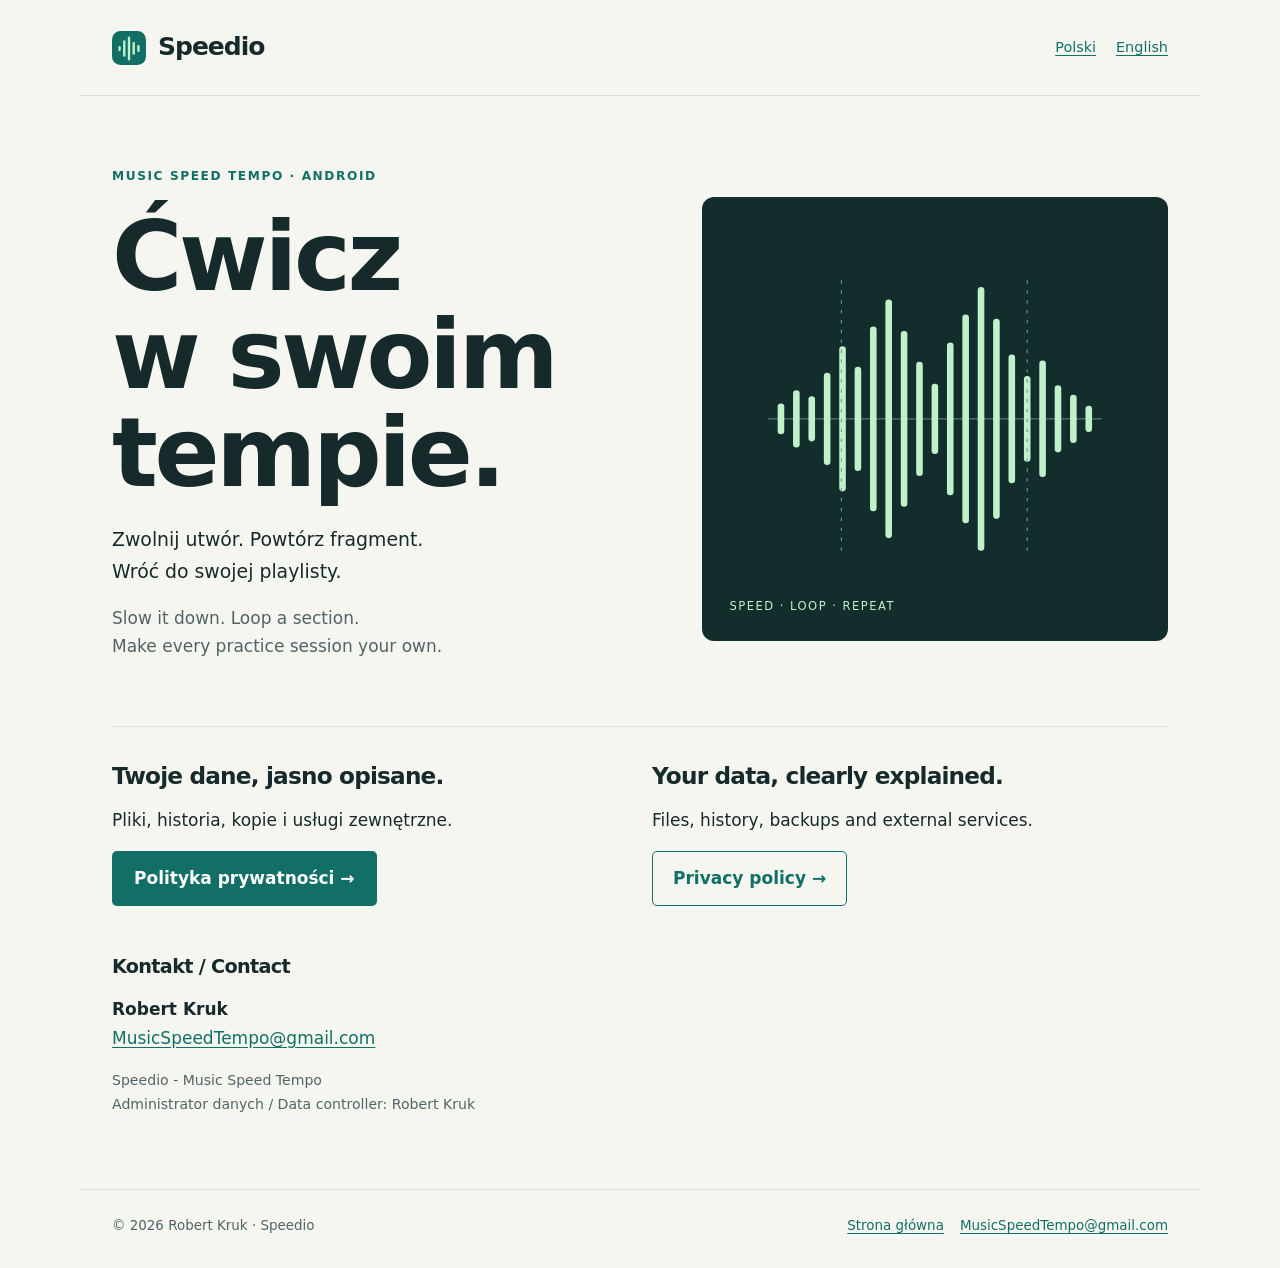
==== index.html @ cd779845 "Add files via upload" ====
<!doctype html><html lang="pl"><head><meta charset="utf-8"><meta name="viewport" content="width=device-width,initial-scale=1"><meta name="description" content="Speedio: ćwiczenia muzyczne na Androidzie. Polityka prywatności i kontakt z autorem aplikacji."><meta name="referrer" content="no-referrer"><meta http-equiv="Content-Security-Policy" content="default-src 'none'; style-src 'self'; img-src 'self' data:; base-uri 'none'; form-action 'none'"><title>Speedio - Music Speed Tempo · Robert Kruk</title><link rel="stylesheet" href="styles.css"></head><body><a class="skip" href="#main">Przejdź do treści</a><header class="topbar"><a class="brand" href="index.html" aria-label="Speedio — Strona główna"><svg viewBox="0 0 36 36" aria-hidden="true" fill="none"><rect width="36" height="36" rx="9" fill="#126f66"/><path d="M8 17v3m5-9v15m5-19v23m5-17v11m5-8v5" stroke="#c0f1cb" stroke-width="2.5" stroke-linecap="round"/></svg>Speedio</a><nav aria-label="Język polityki"><a href="privacy-pl.html" lang="pl" hreflang="pl" >Polski</a><a href="privacy.html" lang="en" hreflang="en" >English</a></nav></header><main id="main"><section class="hero"><div><span class="eyebrow">Music Speed Tempo · Android</span><h1>Ćwicz<br>w swoim tempie.</h1><p class="lede">Zwolnij utwór. Powtórz fragment.<br>Wróć do swojej playlisty.</p><p class="english" lang="en">Slow it down. Loop a section.<br>Make every practice session your own.</p></div><div class="wave-art" aria-hidden="true"><svg viewBox="0 0 360 360"><path d="M28 180h304" stroke="#507975" stroke-width="1"/><g stroke="#c0f1cb" stroke-width="6" stroke-linecap="round"><path d="M40 169.0v22"/><path d="M54 157.0v46"/><path d="M68 162.5v35"/><path d="M82 141.0v78"/><path d="M96 117.0v126"/><path d="M110 135.5v89"/><path d="M124 99.0v162"/><path d="M138 74.5v211"/><path d="M152 103.0v154"/><path d="M166 131.0v98"/><path d="M180 151.0v58"/><path d="M194 113.5v133"/><path d="M208 88.0v184"/><path d="M222 63.0v234"/><path d="M236 92.0v176"/><path d="M250 124.5v111"/><path d="M264 144.0v72"/><path d="M278 130.0v100"/><path d="M292 152.5v55"/><path d="M306 161.0v38"/><path d="M320 171.0v18"/></g><path d="M95 54v250m169-250v250" stroke="#699e91" stroke-width="1" stroke-dasharray="3 6"/></svg><span class="art-label">SPEED · LOOP · REPEAT</span></div></section><section class="links-row" aria-label="Polityka prywatności / Privacy policy"><div><h2>Twoje dane, jasno opisane.</h2><p>Pliki, historia, kopie i usługi zewnętrzne.</p><a class="primary" href="privacy-pl.html" hreflang="pl">Polityka prywatności →</a></div><div lang="en"><h2>Your data, clearly explained.</h2><p>Files, history, backups and external services.</p><a class="secondary" href="privacy.html" hreflang="en">Privacy policy →</a></div></section><section class="contact"><h2>Kontakt / Contact</h2><p><strong>Robert Kruk</strong><br><a href="mailto:MusicSpeedTempo@gmail.com">MusicSpeedTempo@gmail.com</a></p><p class="small english">Speedio - Music Speed Tempo<br>Administrator danych / Data controller: Robert Kruk</p></section></main><footer><span>© 2026 Robert Kruk · Speedio</span><span class="footer-links"><a href="index.html">Strona główna</a><a href="mailto:MusicSpeedTempo@gmail.com">MusicSpeedTempo@gmail.com</a></span></footer></body></html>
---- styles.css ----
:root{--ink:#172a2b;--muted:#516367;--accent:#126f66;--paper:#f6f6f0;--line:#d6dfd9;--dark:#132d2d;--mint:#c0f1cb}
*{box-sizing:border-box}html{scroll-padding-top:2rem}body{margin:0;background:var(--paper);color:var(--ink);font:17px/1.7 system-ui,-apple-system,"Segoe UI",sans-serif}a{color:var(--accent);text-underline-offset:.2em}a:hover{text-decoration-thickness:2px}a:focus-visible,summary:focus-visible{outline:3px solid #c26b24;outline-offset:5px}p{margin:0 0 1.05rem}ul{padding-left:1.35rem}li{margin:.55rem 0}code{font-size:.88em;overflow-wrap:anywhere}h1,h2,h3{line-height:1.18;letter-spacing:-.035em}h1{font-size:clamp(2.2rem,6vw,3.8rem);margin:.5rem 0 1.25rem}h2{font-size:1.45rem;margin:0 0 1rem}header,main,footer{max-width:1120px;margin:auto;padding-left:32px;padding-right:32px}.topbar{display:flex;align-items:center;justify-content:space-between;gap:20px;min-height:96px;border-bottom:1px solid var(--line)}.brand{display:inline-flex;align-items:center;gap:12px;color:var(--ink);font-weight:750;font-size:25px;text-decoration:none;letter-spacing:-.04em}.brand svg{width:34px;height:34px}.topbar nav{display:flex;gap:20px;font-size:.9rem}.topbar nav a[aria-current=page]{font-weight:700;color:var(--ink)}.eyebrow{color:var(--accent);font-size:.76rem;font-weight:750;letter-spacing:.13em;text-transform:uppercase}.intro{padding-top:58px;padding-bottom:36px}.intro>p{max-width:700px}.meta{font-size:.88rem;color:var(--muted)}.policy-layout{display:grid;grid-template-columns:210px minmax(0,1fr);gap:58px;align-items:start;padding-bottom:50px}.contents{position:sticky;top:24px;font-size:.86rem;border-top:2px solid var(--accent);padding-top:16px}.contents a{display:block;color:var(--muted);margin:0 0 10px;text-decoration:none}.contents a:hover{color:var(--accent);text-decoration:underline}.contents strong{display:block;margin-bottom:16px}.policy section{padding:30px 0;border-top:1px solid var(--line);scroll-margin-top:24px}.policy section:first-child{padding-top:0;border-top:none}.policy a,.contact a{overflow-wrap:anywhere}footer{border-top:1px solid var(--line);padding-top:25px;padding-bottom:30px;display:flex;justify-content:space-between;gap:16px;font-size:.84rem;color:var(--muted)}.skip{position:absolute;top:-80px;left:20px;padding:12px;background:white;z-index:5}.skip:focus{top:10px}.hero{padding-top:64px;padding-bottom:48px;display:grid;grid-template-columns:1.15fr 1fr;gap:55px;align-items:center}.hero h1{font-size:clamp(3.2rem,8vw,6rem);line-height:1.02;margin:20px 0}.lede{font-size:1.18rem;max-width:540px}.english{color:var(--muted)}.wave-art{background:var(--dark);border-radius:12px;aspect-ratio:1.05;position:relative;display:flex;align-items:center;justify-content:center;overflow:hidden}.wave-art svg{width:85%;height:auto}.wave-art .art-label{position:absolute;left:27px;bottom:24px;color:var(--mint);letter-spacing:.13em;font-size:.72rem}.links-row{padding:35px 0 50px;border-top:1px solid var(--line);display:grid;grid-template-columns:1fr 1fr;gap:24px}.primary{display:inline-flex;background:var(--accent);color:white;padding:13px 22px;border-radius:5px;text-decoration:none;font-weight:650;min-height:48px}.secondary{display:inline-flex;padding:12px 20px;border:1px solid var(--accent);border-radius:5px;text-decoration:none;min-height:48px;font-weight:650}.contact{padding:0 0 55px}.contact h2{font-size:1.2rem}.small{font-size:.88rem}.footer-links{display:flex;flex-wrap:wrap;gap:16px}
@media(max-width:760px){body{font-size:16px}header,main,footer{padding-left:22px;padding-right:22px}.topbar{min-height:80px}.topbar nav{gap:14px}.intro{padding-top:38px}.policy-layout{grid-template-columns:1fr;gap:28px}.contents{position:static;padding-bottom:8px;display:flex;flex-wrap:wrap;gap:6px 16px}.contents strong{width:100%;margin:0 0 5px}.contents a{margin:0;font-size:.8rem}.hero{grid-template-columns:1fr;padding-top:35px;gap:25px}.hero h1{font-size:3.7rem}.wave-art{aspect-ratio:1.9}.wave-art svg{width:65%}.wave-art .art-label{bottom:14px;left:18px}.links-row{grid-template-columns:1fr;gap:26px}.links-row p{margin-bottom:12px}footer{flex-direction:column}.policy section{padding:25px 0}}@media(prefers-reduced-motion:reduce){html{scroll-behavior:auto}}@media print{body{background:white;font-size:11pt;color:black}.contents,.topbar nav,.skip{display:none}.topbar{min-height:50px}.policy-layout{display:block}.intro{padding:25px 0}.policy section{break-inside:auto}.policy h2{break-after:avoid}a{color:inherit}footer{display:block}}
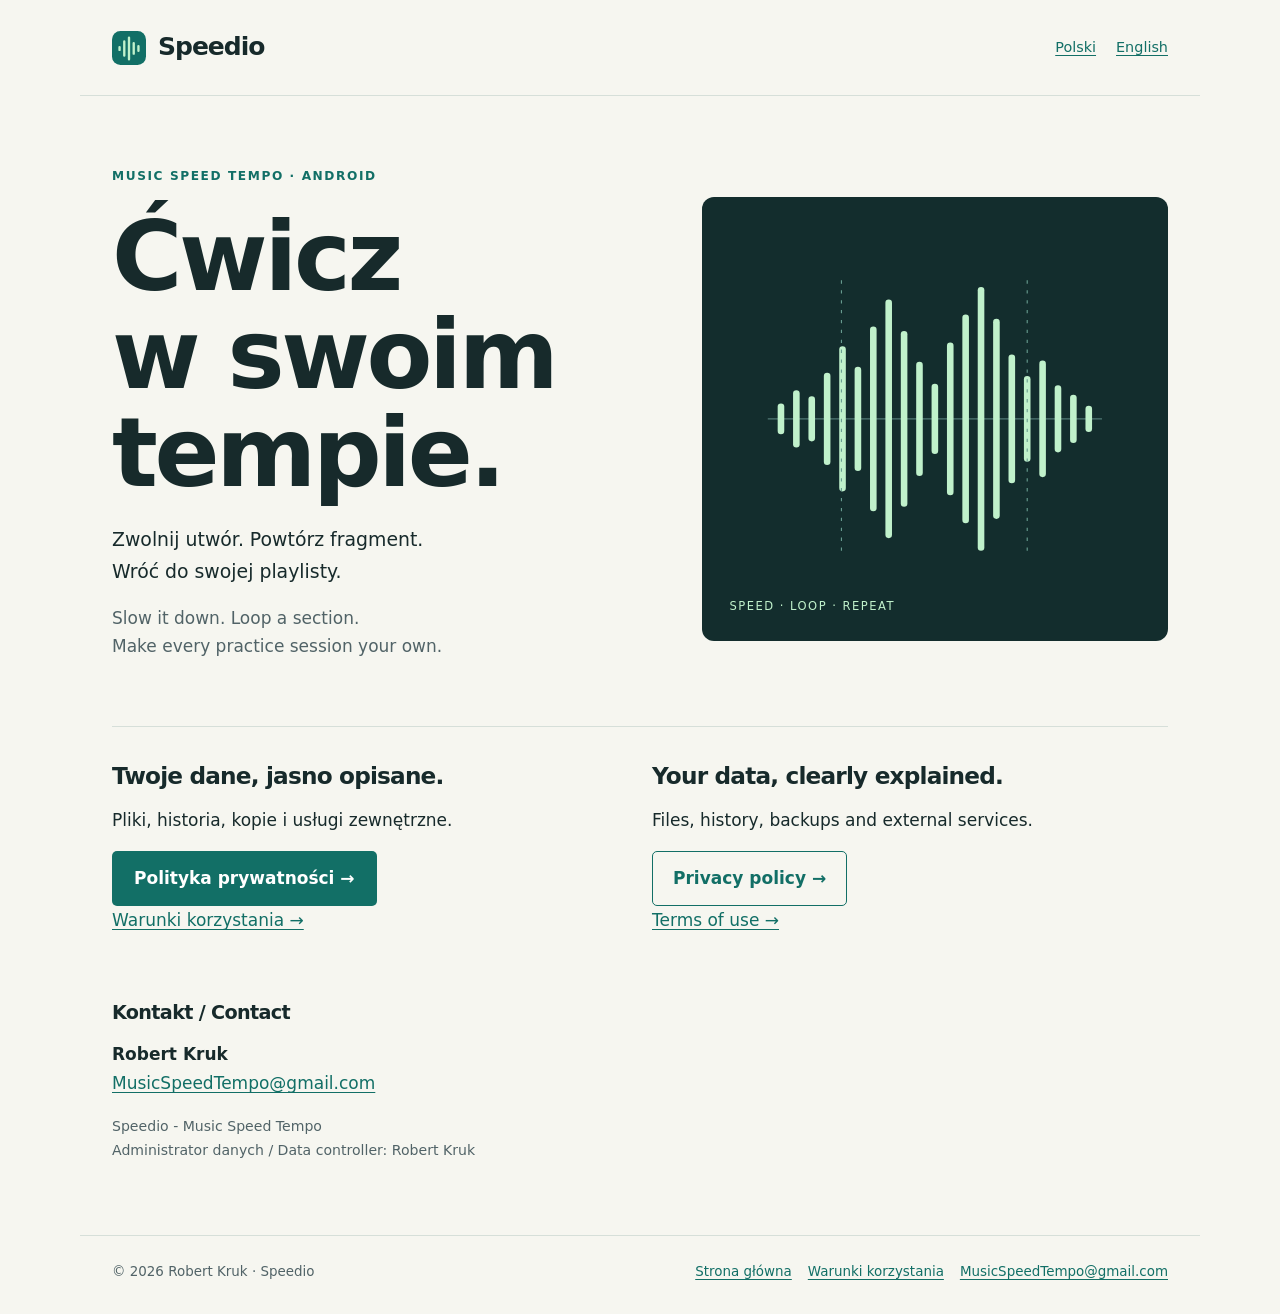
==== commit c59fede3: "Add files via upload" ====
--- a/index.html
+++ b/index.html
@@ -1 +1 @@
-<!doctype html><html lang="pl"><head><meta charset="utf-8"><meta name="viewport" content="width=device-width,initial-scale=1"><meta name="description" content="Speedio: ćwiczenia muzyczne na Androidzie. Polityka prywatności i kontakt z autorem aplikacji."><meta name="referrer" content="no-referrer"><meta http-equiv="Content-Security-Policy" content="default-src 'none'; style-src 'self'; img-src 'self' data:; base-uri 'none'; form-action 'none'"><title>Speedio - Music Speed Tempo · Robert Kruk</title><link rel="stylesheet" href="styles.css"></head><body><a class="skip" href="#main">Przejdź do treści</a><header class="topbar"><a class="brand" href="index.html" aria-label="Speedio — Strona główna"><svg viewBox="0 0 36 36" aria-hidden="true" fill="none"><rect width="36" height="36" rx="9" fill="#126f66"/><path d="M8 17v3m5-9v15m5-19v23m5-17v11m5-8v5" stroke="#c0f1cb" stroke-width="2.5" stroke-linecap="round"/></svg>Speedio</a><nav aria-label="Język polityki"><a href="privacy-pl.html" lang="pl" hreflang="pl" >Polski</a><a href="privacy.html" lang="en" hreflang="en" >English</a></nav></header><main id="main"><section class="hero"><div><span class="eyebrow">Music Speed Tempo · Android</span><h1>Ćwicz<br>w swoim tempie.</h1><p class="lede">Zwolnij utwór. Powtórz fragment.<br>Wróć do swojej playlisty.</p><p class="english" lang="en">Slow it down. Loop a section.<br>Make every practice session your own.</p></div><div class="wave-art" aria-hidden="true"><svg viewBox="0 0 360 360"><path d="M28 180h304" stroke="#507975" stroke-width="1"/><g stroke="#c0f1cb" stroke-width="6" stroke-linecap="round"><path d="M40 169.0v22"/><path d="M54 157.0v46"/><path d="M68 162.5v35"/><path d="M82 141.0v78"/><path d="M96 117.0v126"/><path d="M110 135.5v89"/><path d="M124 99.0v162"/><path d="M138 74.5v211"/><path d="M152 103.0v154"/><path d="M166 131.0v98"/><path d="M180 151.0v58"/><path d="M194 113.5v133"/><path d="M208 88.0v184"/><path d="M222 63.0v234"/><path d="M236 92.0v176"/><path d="M250 124.5v111"/><path d="M264 144.0v72"/><path d="M278 130.0v100"/><path d="M292 152.5v55"/><path d="M306 161.0v38"/><path d="M320 171.0v18"/></g><path d="M95 54v250m169-250v250" stroke="#699e91" stroke-width="1" stroke-dasharray="3 6"/></svg><span class="art-label">SPEED · LOOP · REPEAT</span></div></section><section class="links-row" aria-label="Polityka prywatności / Privacy policy"><div><h2>Twoje dane, jasno opisane.</h2><p>Pliki, historia, kopie i usługi zewnętrzne.</p><a class="primary" href="privacy-pl.html" hreflang="pl">Polityka prywatności →</a></div><div lang="en"><h2>Your data, clearly explained.</h2><p>Files, history, backups and external services.</p><a class="secondary" href="privacy.html" hreflang="en">Privacy policy →</a></div></section><section class="contact"><h2>Kontakt / Contact</h2><p><strong>Robert Kruk</strong><br><a href="mailto:MusicSpeedTempo@gmail.com">MusicSpeedTempo@gmail.com</a></p><p class="small english">Speedio - Music Speed Tempo<br>Administrator danych / Data controller: Robert Kruk</p></section></main><footer><span>© 2026 Robert Kruk · Speedio</span><span class="footer-links"><a href="index.html">Strona główna</a><a href="mailto:MusicSpeedTempo@gmail.com">MusicSpeedTempo@gmail.com</a></span></footer></body></html>+<!doctype html><html lang="pl"><head><meta charset="utf-8"><meta name="viewport" content="width=device-width,initial-scale=1"><meta name="description" content="Speedio: ćwiczenia muzyczne na Androidzie. Polityka prywatności i kontakt z autorem aplikacji."><meta name="referrer" content="no-referrer"><meta http-equiv="Content-Security-Policy" content="default-src 'none'; style-src 'self'; img-src 'self' data:; base-uri 'none'; form-action 'none'"><title>Speedio - Music Speed Tempo · Robert Kruk</title><link rel="stylesheet" href="styles.css"></head><body><a class="skip" href="#main">Przejdź do treści</a><header class="topbar"><a class="brand" href="index.html" aria-label="Speedio — Strona główna"><svg viewBox="0 0 36 36" aria-hidden="true" fill="none"><rect width="36" height="36" rx="9" fill="#126f66"/><path d="M8 17v3m5-9v15m5-19v23m5-17v11m5-8v5" stroke="#c0f1cb" stroke-width="2.5" stroke-linecap="round"/></svg>Speedio</a><nav aria-label="Język dokumentu"><a href="privacy-pl.html" lang="pl" hreflang="pl" >Polski</a><a href="privacy.html" lang="en" hreflang="en" >English</a></nav></header><main id="main"><section class="hero"><div><span class="eyebrow">Music Speed Tempo · Android</span><h1>Ćwicz<br>w swoim tempie.</h1><p class="lede">Zwolnij utwór. Powtórz fragment.<br>Wróć do swojej playlisty.</p><p class="english" lang="en">Slow it down. Loop a section.<br>Make every practice session your own.</p></div><div class="wave-art" aria-hidden="true"><svg viewBox="0 0 360 360"><path d="M28 180h304" stroke="#507975" stroke-width="1"/><g stroke="#c0f1cb" stroke-width="6" stroke-linecap="round"><path d="M40 169.0v22"/><path d="M54 157.0v46"/><path d="M68 162.5v35"/><path d="M82 141.0v78"/><path d="M96 117.0v126"/><path d="M110 135.5v89"/><path d="M124 99.0v162"/><path d="M138 74.5v211"/><path d="M152 103.0v154"/><path d="M166 131.0v98"/><path d="M180 151.0v58"/><path d="M194 113.5v133"/><path d="M208 88.0v184"/><path d="M222 63.0v234"/><path d="M236 92.0v176"/><path d="M250 124.5v111"/><path d="M264 144.0v72"/><path d="M278 130.0v100"/><path d="M292 152.5v55"/><path d="M306 161.0v38"/><path d="M320 171.0v18"/></g><path d="M95 54v250m169-250v250" stroke="#699e91" stroke-width="1" stroke-dasharray="3 6"/></svg><span class="art-label">SPEED · LOOP · REPEAT</span></div></section><section class="links-row" aria-label="Polityka prywatności / Privacy policy"><div><h2>Twoje dane, jasno opisane.</h2><p>Pliki, historia, kopie i usługi zewnętrzne.</p><a class="primary" href="privacy-pl.html" hreflang="pl">Polityka prywatności →</a><p><a href="terms-pl.html">Warunki korzystania →</a></p></div><div lang="en"><h2>Your data, clearly explained.</h2><p>Files, history, backups and external services.</p><a class="secondary" href="privacy.html" hreflang="en">Privacy policy →</a><p><a href="terms.html">Terms of use →</a></p></div></section><section class="contact"><h2>Kontakt / Contact</h2><p><strong>Robert Kruk</strong><br><a href="mailto:MusicSpeedTempo@gmail.com">MusicSpeedTempo@gmail.com</a></p><p class="small english">Speedio - Music Speed Tempo<br>Administrator danych / Data controller: Robert Kruk</p></section></main><footer><span>© 2026 Robert Kruk · Speedio</span><span class="footer-links"><a href="index.html">Strona główna</a><a href="terms-pl.html">Warunki korzystania</a><a href="mailto:MusicSpeedTempo@gmail.com">MusicSpeedTempo@gmail.com</a></span></footer></body></html>
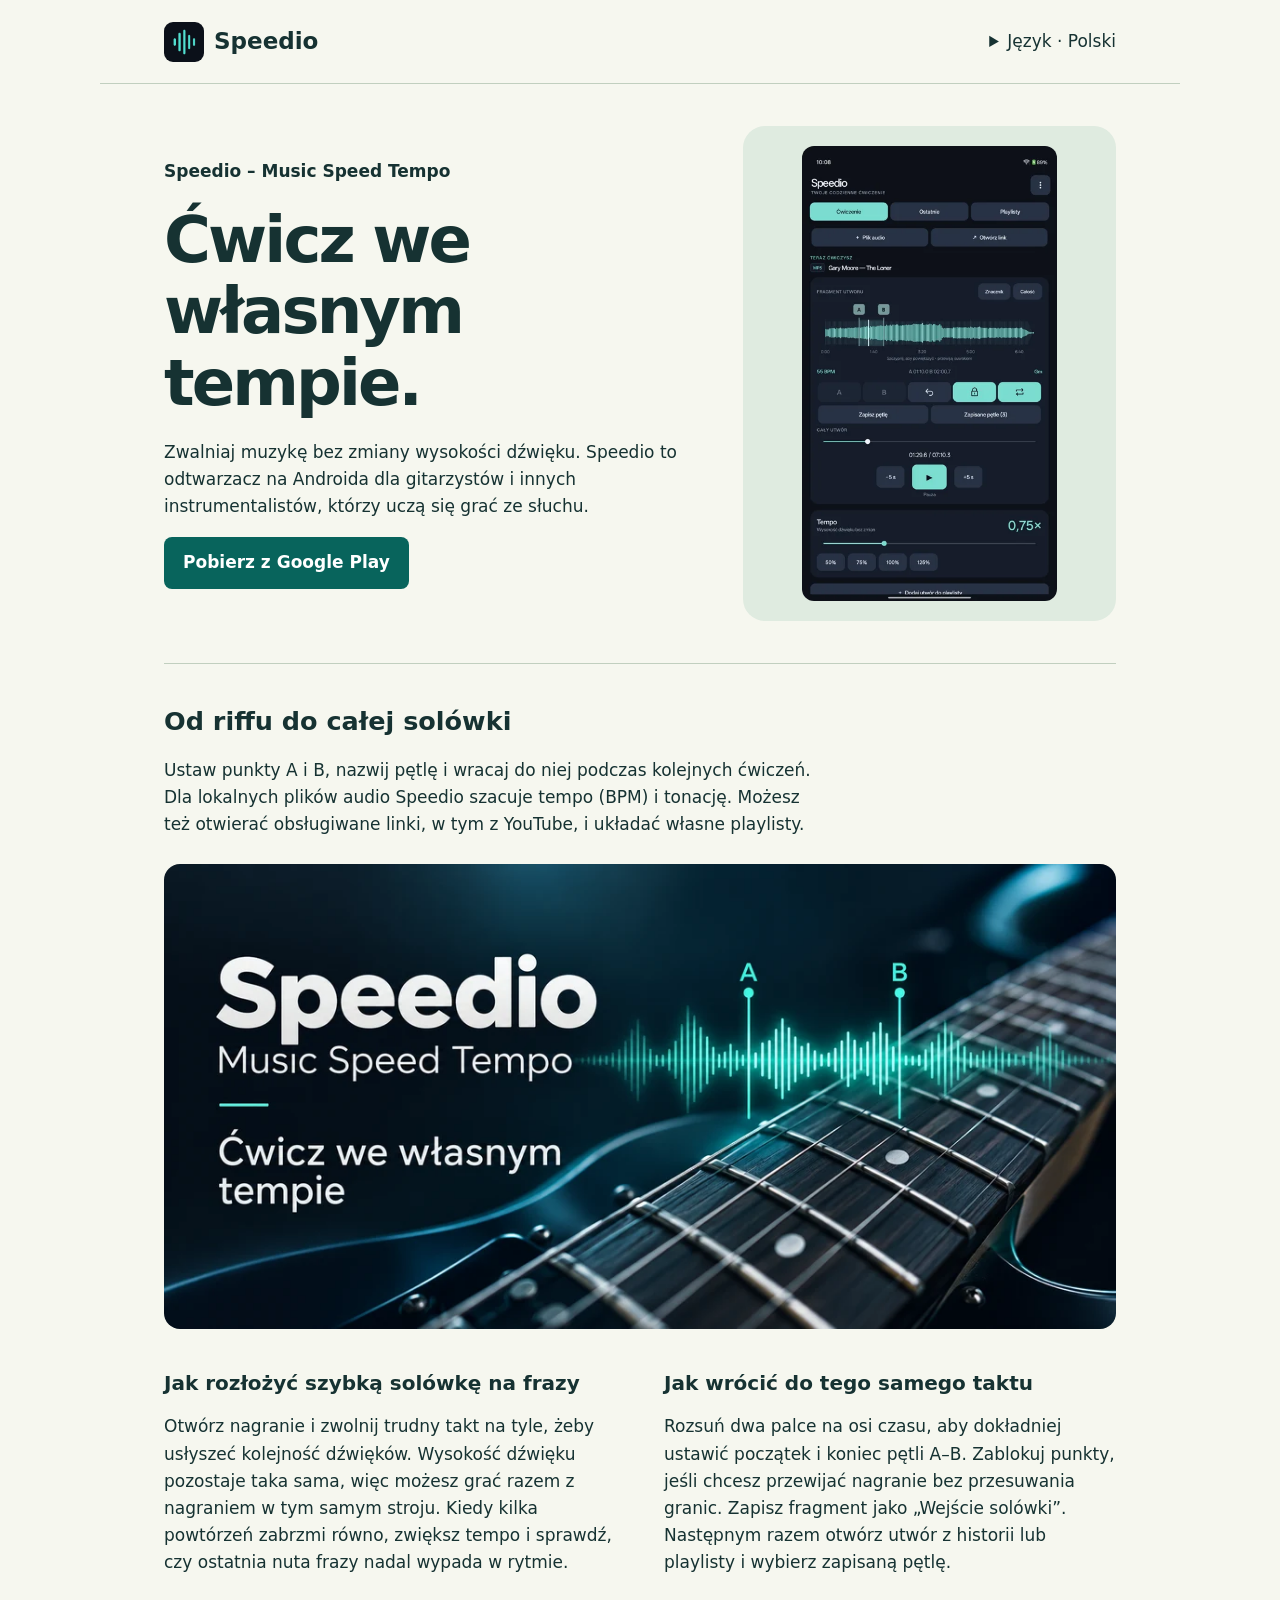
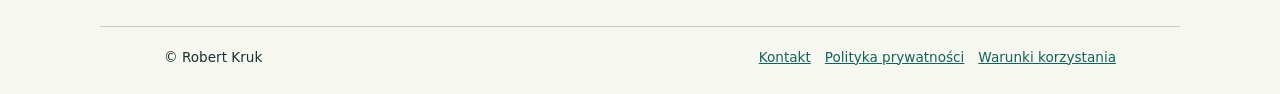
==== commit ea4c5d50: "Add files via upload" ====
--- a/index.html
+++ b/index.html
@@ -1 +1,22 @@
-<!doctype html><html lang="pl"><head><meta charset="utf-8"><meta name="viewport" content="width=device-width,initial-scale=1"><meta name="description" content="Speedio: ćwiczenia muzyczne na Androidzie. Polityka prywatności i kontakt z autorem aplikacji."><meta name="referrer" content="no-referrer"><meta http-equiv="Content-Security-Policy" content="default-src 'none'; style-src 'self'; img-src 'self' data:; base-uri 'none'; form-action 'none'"><title>Speedio - Music Speed Tempo · Robert Kruk</title><link rel="stylesheet" href="styles.css"></head><body><a class="skip" href="#main">Przejdź do treści</a><header class="topbar"><a class="brand" href="index.html" aria-label="Speedio — Strona główna"><svg viewBox="0 0 36 36" aria-hidden="true" fill="none"><rect width="36" height="36" rx="9" fill="#126f66"/><path d="M8 17v3m5-9v15m5-19v23m5-17v11m5-8v5" stroke="#c0f1cb" stroke-width="2.5" stroke-linecap="round"/></svg>Speedio</a><nav aria-label="Język dokumentu"><a href="privacy-pl.html" lang="pl" hreflang="pl" >Polski</a><a href="privacy.html" lang="en" hreflang="en" >English</a></nav></header><main id="main"><section class="hero"><div><span class="eyebrow">Music Speed Tempo · Android</span><h1>Ćwicz<br>w swoim tempie.</h1><p class="lede">Zwolnij utwór. Powtórz fragment.<br>Wróć do swojej playlisty.</p><p class="english" lang="en">Slow it down. Loop a section.<br>Make every practice session your own.</p></div><div class="wave-art" aria-hidden="true"><svg viewBox="0 0 360 360"><path d="M28 180h304" stroke="#507975" stroke-width="1"/><g stroke="#c0f1cb" stroke-width="6" stroke-linecap="round"><path d="M40 169.0v22"/><path d="M54 157.0v46"/><path d="M68 162.5v35"/><path d="M82 141.0v78"/><path d="M96 117.0v126"/><path d="M110 135.5v89"/><path d="M124 99.0v162"/><path d="M138 74.5v211"/><path d="M152 103.0v154"/><path d="M166 131.0v98"/><path d="M180 151.0v58"/><path d="M194 113.5v133"/><path d="M208 88.0v184"/><path d="M222 63.0v234"/><path d="M236 92.0v176"/><path d="M250 124.5v111"/><path d="M264 144.0v72"/><path d="M278 130.0v100"/><path d="M292 152.5v55"/><path d="M306 161.0v38"/><path d="M320 171.0v18"/></g><path d="M95 54v250m169-250v250" stroke="#699e91" stroke-width="1" stroke-dasharray="3 6"/></svg><span class="art-label">SPEED · LOOP · REPEAT</span></div></section><section class="links-row" aria-label="Polityka prywatności / Privacy policy"><div><h2>Twoje dane, jasno opisane.</h2><p>Pliki, historia, kopie i usługi zewnętrzne.</p><a class="primary" href="privacy-pl.html" hreflang="pl">Polityka prywatności →</a><p><a href="terms-pl.html">Warunki korzystania →</a></p></div><div lang="en"><h2>Your data, clearly explained.</h2><p>Files, history, backups and external services.</p><a class="secondary" href="privacy.html" hreflang="en">Privacy policy →</a><p><a href="terms.html">Terms of use →</a></p></div></section><section class="contact"><h2>Kontakt / Contact</h2><p><strong>Robert Kruk</strong><br><a href="mailto:MusicSpeedTempo@gmail.com">MusicSpeedTempo@gmail.com</a></p><p class="small english">Speedio - Music Speed Tempo<br>Administrator danych / Data controller: Robert Kruk</p></section></main><footer><span>© 2026 Robert Kruk · Speedio</span><span class="footer-links"><a href="index.html">Strona główna</a><a href="terms-pl.html">Warunki korzystania</a><a href="mailto:MusicSpeedTempo@gmail.com">MusicSpeedTempo@gmail.com</a></span></footer></body></html>+<!doctype html>
+<html lang="pl"><head><meta charset="utf-8"><meta name="viewport" content="width=device-width,initial-scale=1">
+<title>Speedio - Music Speed Tempo | Android · Ćwicz we własnym tempie.</title><meta name="description" content="Zwalniaj muzykę bez zmiany wysokości dźwięku. Speedio to odtwarzacz na Androida dla gitarzystów i innych instrumentalistów, którzy uczą się grać ze słuchu.">
+<link rel="canonical" href="https://musicspeedtempo.github.io/"><link rel="alternate" hreflang="pl" href="https://musicspeedtempo.github.io/">
+<link rel="alternate" hreflang="en" href="https://musicspeedtempo.github.io/en.html">
+<link rel="alternate" hreflang="de" href="https://musicspeedtempo.github.io/de.html">
+<link rel="alternate" hreflang="es" href="https://musicspeedtempo.github.io/es.html">
+<link rel="alternate" hreflang="fr" href="https://musicspeedtempo.github.io/fr.html">
+<link rel="alternate" hreflang="it" href="https://musicspeedtempo.github.io/it.html">
+<link rel="alternate" hreflang="pt-BR" href="https://musicspeedtempo.github.io/pt-br.html">
+<link rel="alternate" hreflang="hi" href="https://musicspeedtempo.github.io/hi.html">
+<link rel="alternate" hreflang="ja" href="https://musicspeedtempo.github.io/ja.html"><link rel="alternate" hreflang="x-default" href="https://musicspeedtempo.github.io/en.html">
+<link rel="stylesheet" href="product.css"><link rel="icon" href="speedio-icon.png"></head>
+<body><header><a class="brand" href="index.html"><img src="speedio-icon.png" alt="" width="40" height="40">Speedio</a>
+<details><summary>Język · Polski</summary><nav aria-label="Język"><a href="index.html" lang="pl" hreflang="pl" aria-current="page">Polski</a><a href="en.html" lang="en" hreflang="en">English</a><a href="de.html" lang="de" hreflang="de">Deutsch</a><a href="es.html" lang="es" hreflang="es">Español</a><a href="fr.html" lang="fr" hreflang="fr">Français</a><a href="it.html" lang="it" hreflang="it">Italiano</a><a href="pt-br.html" lang="pt-BR" hreflang="pt-BR">Português (Brasil)</a><a href="hi.html" lang="hi" hreflang="hi">हिन्दी</a><a href="ja.html" lang="ja" hreflang="ja">日本語</a></nav></details></header>
+<main><section class="hero"><div><strong>Speedio – Music Speed Tempo</strong><h1>Ćwicz we własnym tempie.</h1><p>Zwalniaj muzykę bez zmiany wysokości dźwięku. Speedio to odtwarzacz na Androida dla gitarzystów i innych instrumentalistów, którzy uczą się grać ze słuchu.</p>
+<a class="cta" href="https://play.google.com/store/apps/details?id=pl.musictempo.app">Pobierz z Google Play</a></div><div class="shot"><img src="speedio-player-pl.webp" alt="Speedio – Music Speed Tempo · Android"></div></section>
+<section class="feature"><h2>Od riffu do całej solówki</h2><p>Ustaw punkty A i B, nazwij pętlę i wracaj do niej podczas kolejnych ćwiczeń. Dla lokalnych plików audio Speedio szacuje tempo (BPM) i tonację. Możesz też otwierać obsługiwane linki, w tym z YouTube, i układać własne playlisty.</p>
+<img class="guitar" src="speedio-guitar-pl.webp" width="1024" height="500" loading="lazy" alt="">
+<div class="practice-guide"><section><h3>Jak rozłożyć szybką solówkę na frazy</h3><p>Otwórz nagranie i zwolnij trudny takt na tyle, żeby usłyszeć kolejność dźwięków. Wysokość dźwięku pozostaje taka sama, więc możesz grać razem z nagraniem w tym samym stroju. Kiedy kilka powtórzeń zabrzmi równo, zwiększ tempo i sprawdź, czy ostatnia nuta frazy nadal wypada w rytmie.</p></section>
+<section><h3>Jak wrócić do tego samego taktu</h3><p>Rozsuń dwa palce na osi czasu, aby dokładniej ustawić początek i koniec pętli A–B. Zablokuj punkty, jeśli chcesz przewijać nagranie bez przesuwania granic. Zapisz fragment jako „Wejście solówki”. Następnym razem otwórz utwór z historii lub playlisty i wybierz zapisaną pętlę.</p></section></div></section></main>
+<footer><span>© Robert Kruk</span><div><a href="mailto:MusicSpeedTempo@gmail.com">Kontakt</a><a href="privacy-pl.html">Polityka prywatności</a><a href="terms-pl.html">Warunki korzystania</a></div></footer></body></html>
--- a/product.css
+++ b/product.css
@@ -0,0 +1 @@
+*{box-sizing:border-box}body{margin:0;background:#f6f7ef;color:#163232;font:17px/1.6 system-ui,sans-serif}header,main,footer{max-width:1080px;margin:auto;padding:0 clamp(20px,5vw,64px)}header,footer{display:flex;align-items:center;justify-content:space-between;gap:1rem;flex-wrap:wrap}header{min-height:84px;border-bottom:1px solid #c1cfbf}a{color:#11645d}a:focus-visible,summary:focus-visible{outline:3px solid #ad5700;outline-offset:4px}.brand{display:flex;align-items:center;gap:10px;color:inherit;font-size:23px;font-weight:750;text-decoration:none}.brand img{border-radius:9px}details{position:relative}summary{cursor:pointer}nav{position:absolute;right:0;top:100%;min-width:175px;padding:12px 16px;background:white;box-shadow:0 6px 24px #14312d22;z-index:2}nav a{display:block;padding:3px}.hero{display:grid;grid-template-columns:minmax(0,1.4fr) minmax(0,1fr);gap:6%;align-items:center;padding:42px 0}h1,h2{line-height:1.12;text-wrap:balance}h1{font-size:clamp(2.4rem,5vw,4.4rem);letter-spacing:-.045em;margin:.3em 0}p{max-width:60ch}.cta{display:inline-block;background:#08645c;color:white;border-radius:8px;padding:12px 19px;font-weight:650;text-decoration:none}.shot{background:#dfebe0;border-radius:22px;text-align:center;padding:20px}.shot img{width:auto;max-width:100%;height:auto;max-height:455px;vertical-align:middle;border-radius:12px}.guitar{display:block;width:100%;height:auto;border-radius:16px;margin:1.6rem 0}.practice-guide{display:grid;grid-template-columns:repeat(auto-fit,minmax(min(100%,310px),1fr));gap:0 3rem}.practice-guide h3{font-size:1.25rem;line-height:1.3;margin:1rem 0 .6rem}.feature{border-top:1px solid #c1cfbf;padding:22px 0 32px}footer{border-top:1px solid #c1cfbf;padding-top:20px;padding-bottom:26px;font-size:.85rem}footer div{display:flex;gap:14px;flex-wrap:wrap}@media(max-width:650px){.hero{grid-template-columns:1fr;gap:22px;padding:22px 0}.shot img{max-height:330px}.shot{padding:14px}header{min-height:68px}}
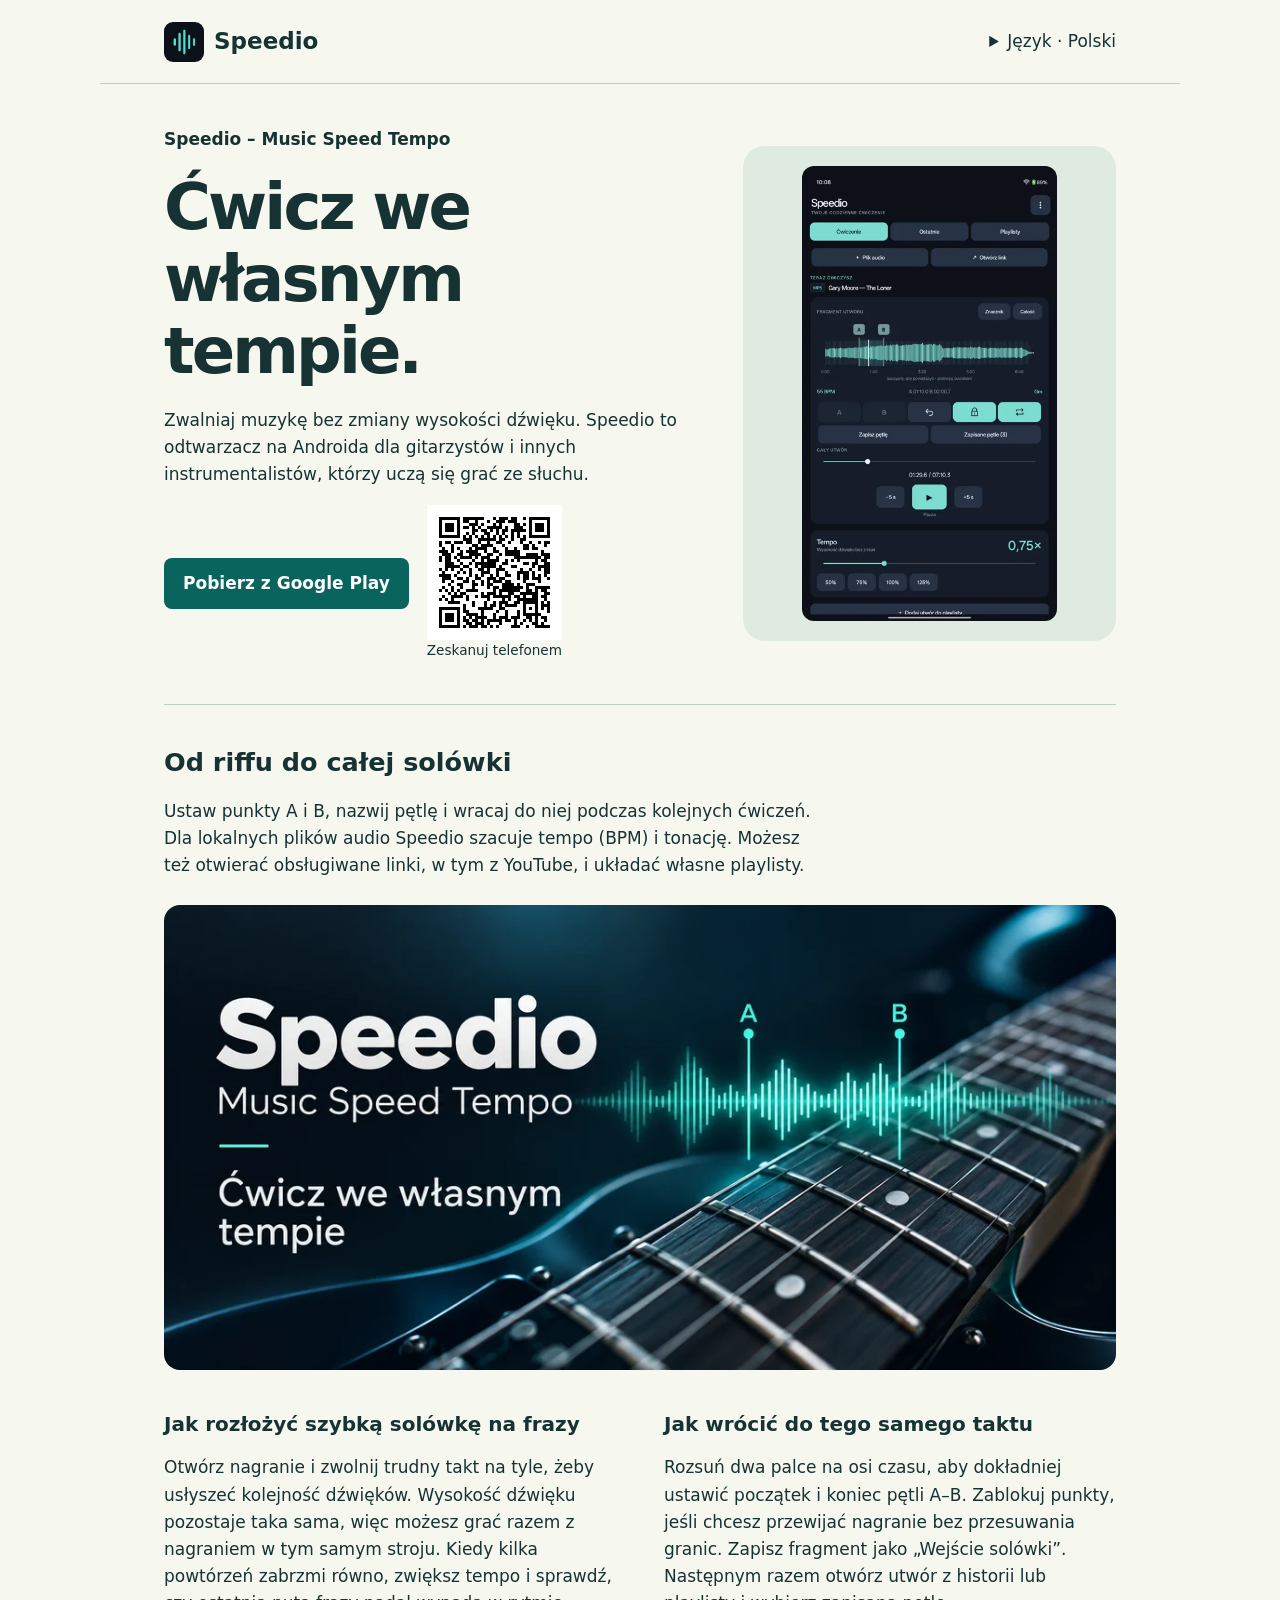
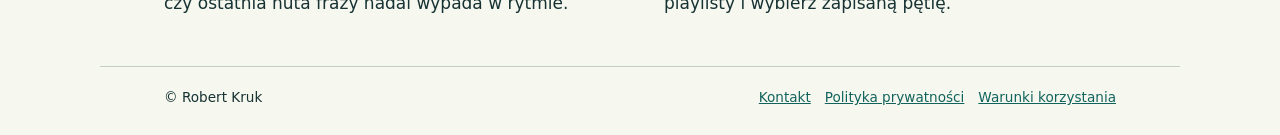
==== commit 463cd3ba: "Add files via upload" ====
--- a/index.html
+++ b/index.html
@@ -14,7 +14,8 @@
 <body><header><a class="brand" href="index.html"><img src="speedio-icon.png" alt="" width="40" height="40">Speedio</a>
 <details><summary>Język · Polski</summary><nav aria-label="Język"><a href="index.html" lang="pl" hreflang="pl" aria-current="page">Polski</a><a href="en.html" lang="en" hreflang="en">English</a><a href="de.html" lang="de" hreflang="de">Deutsch</a><a href="es.html" lang="es" hreflang="es">Español</a><a href="fr.html" lang="fr" hreflang="fr">Français</a><a href="it.html" lang="it" hreflang="it">Italiano</a><a href="pt-br.html" lang="pt-BR" hreflang="pt-BR">Português (Brasil)</a><a href="hi.html" lang="hi" hreflang="hi">हिन्दी</a><a href="ja.html" lang="ja" hreflang="ja">日本語</a></nav></details></header>
 <main><section class="hero"><div><strong>Speedio – Music Speed Tempo</strong><h1>Ćwicz we własnym tempie.</h1><p>Zwalniaj muzykę bez zmiany wysokości dźwięku. Speedio to odtwarzacz na Androida dla gitarzystów i innych instrumentalistów, którzy uczą się grać ze słuchu.</p>
-<a class="cta" href="https://play.google.com/store/apps/details?id=pl.musictempo.app">Pobierz z Google Play</a></div><div class="shot"><img src="speedio-player-pl.webp" alt="Speedio – Music Speed Tempo · Android"></div></section>
+<div class="install"><a class="cta" href="https://play.google.com/store/apps/details?id=pl.musictempo.app">Pobierz z Google Play</a>
+<figure class="install-qr"><img src="speedio-google-play-qr.png" width="135" height="135" alt=""><figcaption>Zeskanuj telefonem</figcaption></figure></div></div><div class="shot"><img src="speedio-player-pl.webp" alt="Speedio – Music Speed Tempo · Android"></div></section>
 <section class="feature"><h2>Od riffu do całej solówki</h2><p>Ustaw punkty A i B, nazwij pętlę i wracaj do niej podczas kolejnych ćwiczeń. Dla lokalnych plików audio Speedio szacuje tempo (BPM) i tonację. Możesz też otwierać obsługiwane linki, w tym z YouTube, i układać własne playlisty.</p>
 <img class="guitar" src="speedio-guitar-pl.webp" width="1024" height="500" loading="lazy" alt="">
 <div class="practice-guide"><section><h3>Jak rozłożyć szybką solówkę na frazy</h3><p>Otwórz nagranie i zwolnij trudny takt na tyle, żeby usłyszeć kolejność dźwięków. Wysokość dźwięku pozostaje taka sama, więc możesz grać razem z nagraniem w tym samym stroju. Kiedy kilka powtórzeń zabrzmi równo, zwiększ tempo i sprawdź, czy ostatnia nuta frazy nadal wypada w rytmie.</p></section>
--- a/product.css
+++ b/product.css
@@ -1 +1 @@
-*{box-sizing:border-box}body{margin:0;background:#f6f7ef;color:#163232;font:17px/1.6 system-ui,sans-serif}header,main,footer{max-width:1080px;margin:auto;padding:0 clamp(20px,5vw,64px)}header,footer{display:flex;align-items:center;justify-content:space-between;gap:1rem;flex-wrap:wrap}header{min-height:84px;border-bottom:1px solid #c1cfbf}a{color:#11645d}a:focus-visible,summary:focus-visible{outline:3px solid #ad5700;outline-offset:4px}.brand{display:flex;align-items:center;gap:10px;color:inherit;font-size:23px;font-weight:750;text-decoration:none}.brand img{border-radius:9px}details{position:relative}summary{cursor:pointer}nav{position:absolute;right:0;top:100%;min-width:175px;padding:12px 16px;background:white;box-shadow:0 6px 24px #14312d22;z-index:2}nav a{display:block;padding:3px}.hero{display:grid;grid-template-columns:minmax(0,1.4fr) minmax(0,1fr);gap:6%;align-items:center;padding:42px 0}h1,h2{line-height:1.12;text-wrap:balance}h1{font-size:clamp(2.4rem,5vw,4.4rem);letter-spacing:-.045em;margin:.3em 0}p{max-width:60ch}.cta{display:inline-block;background:#08645c;color:white;border-radius:8px;padding:12px 19px;font-weight:650;text-decoration:none}.shot{background:#dfebe0;border-radius:22px;text-align:center;padding:20px}.shot img{width:auto;max-width:100%;height:auto;max-height:455px;vertical-align:middle;border-radius:12px}.guitar{display:block;width:100%;height:auto;border-radius:16px;margin:1.6rem 0}.practice-guide{display:grid;grid-template-columns:repeat(auto-fit,minmax(min(100%,310px),1fr));gap:0 3rem}.practice-guide h3{font-size:1.25rem;line-height:1.3;margin:1rem 0 .6rem}.feature{border-top:1px solid #c1cfbf;padding:22px 0 32px}footer{border-top:1px solid #c1cfbf;padding-top:20px;padding-bottom:26px;font-size:.85rem}footer div{display:flex;gap:14px;flex-wrap:wrap}@media(max-width:650px){.hero{grid-template-columns:1fr;gap:22px;padding:22px 0}.shot img{max-height:330px}.shot{padding:14px}header{min-height:68px}}+*{box-sizing:border-box}body{margin:0;background:#f6f7ef;color:#163232;font:17px/1.6 system-ui,sans-serif}header,main,footer{max-width:1080px;margin:auto;padding:0 clamp(20px,5vw,64px)}header,footer{display:flex;align-items:center;justify-content:space-between;gap:1rem;flex-wrap:wrap}header{min-height:84px;border-bottom:1px solid #c1cfbf}a{color:#11645d}a:focus-visible,summary:focus-visible{outline:3px solid #ad5700;outline-offset:4px}.brand{display:flex;align-items:center;gap:10px;color:inherit;font-size:23px;font-weight:750;text-decoration:none}.brand img{border-radius:9px}details{position:relative}summary{cursor:pointer}nav{position:absolute;right:0;top:100%;min-width:175px;padding:12px 16px;background:white;box-shadow:0 6px 24px #14312d22;z-index:2}nav a{display:block;padding:3px}.hero{display:grid;grid-template-columns:minmax(0,1.4fr) minmax(0,1fr);gap:6%;align-items:center;padding:42px 0}h1,h2{line-height:1.12;text-wrap:balance}h1{font-size:clamp(2.4rem,5vw,4.4rem);letter-spacing:-.045em;margin:.3em 0}p{max-width:60ch}.install{display:flex;align-items:center;flex-wrap:wrap;gap:18px}.install-qr{display:none;margin:0;text-align:center;font-size:.85rem}.install-qr img{display:block;margin:auto;image-rendering:pixelated}@media(min-width:800px) and (pointer:fine){.install-qr{display:block}}.cta{display:inline-block;background:#08645c;color:white;border-radius:8px;padding:12px 19px;font-weight:650;text-decoration:none}.shot{background:#dfebe0;border-radius:22px;text-align:center;padding:20px}.shot img{width:auto;max-width:100%;height:auto;max-height:455px;vertical-align:middle;border-radius:12px}.guitar{display:block;width:100%;height:auto;border-radius:16px;margin:1.6rem 0}.practice-guide{display:grid;grid-template-columns:repeat(auto-fit,minmax(min(100%,310px),1fr));gap:0 3rem}.practice-guide h3{font-size:1.25rem;line-height:1.3;margin:1rem 0 .6rem}.feature{border-top:1px solid #c1cfbf;padding:22px 0 32px}footer{border-top:1px solid #c1cfbf;padding-top:20px;padding-bottom:26px;font-size:.85rem}footer div{display:flex;gap:14px;flex-wrap:wrap}@media(max-width:650px){.hero{grid-template-columns:1fr;gap:22px;padding:22px 0}.shot img{max-height:330px}.shot{padding:14px}header{min-height:68px}}
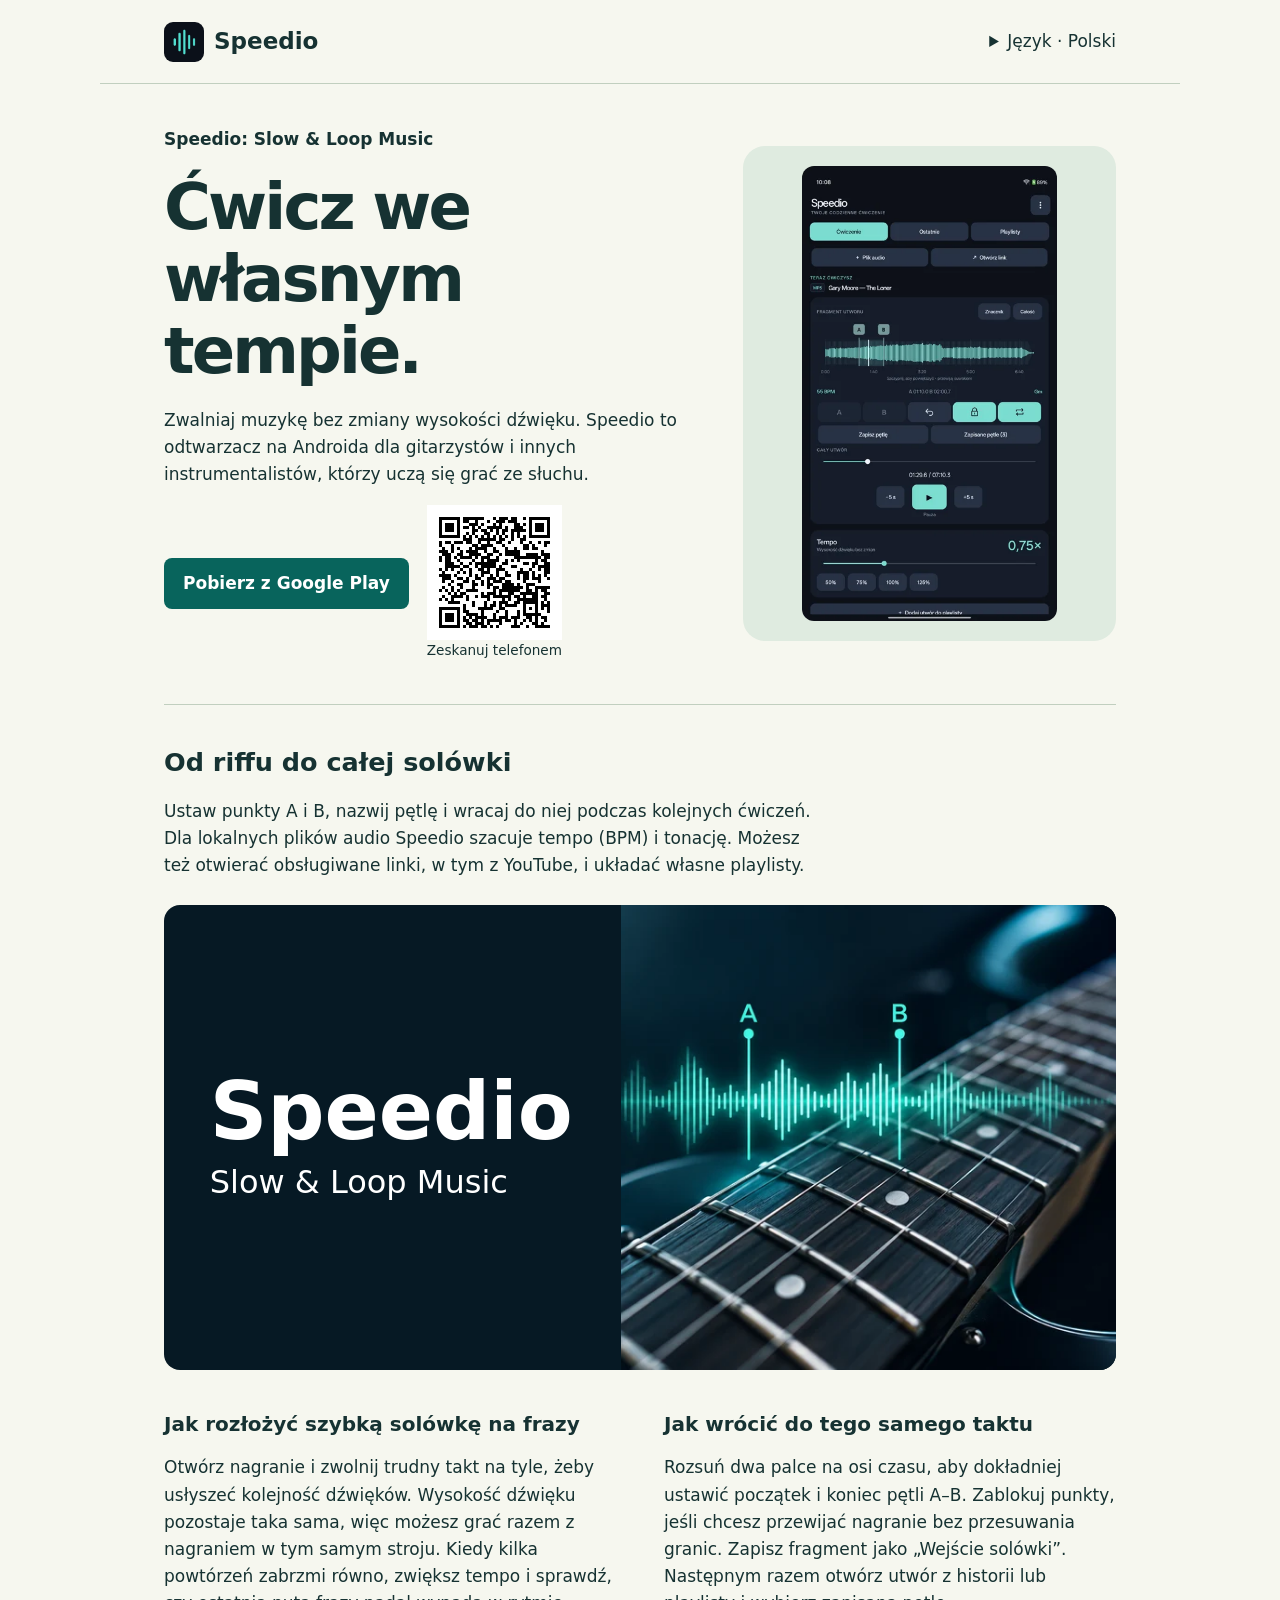
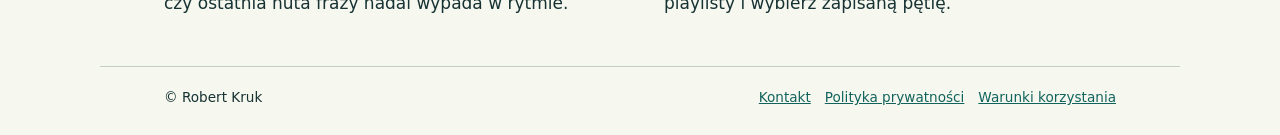
==== commit 663c87ea: "Add files via upload" ====
--- a/index.html
+++ b/index.html
@@ -1,6 +1,6 @@
 <!doctype html>
 <html lang="pl"><head><meta charset="utf-8"><meta name="viewport" content="width=device-width,initial-scale=1">
-<title>Speedio - Music Speed Tempo | Android · Ćwicz we własnym tempie.</title><meta name="description" content="Zwalniaj muzykę bez zmiany wysokości dźwięku. Speedio to odtwarzacz na Androida dla gitarzystów i innych instrumentalistów, którzy uczą się grać ze słuchu.">
+<title>Speedio: Slow &amp; Loop Music | Android · Ćwicz we własnym tempie.</title><meta name="description" content="Zwalniaj muzykę bez zmiany wysokości dźwięku. Speedio to odtwarzacz na Androida dla gitarzystów i innych instrumentalistów, którzy uczą się grać ze słuchu.">
 <link rel="canonical" href="https://musicspeedtempo.github.io/"><link rel="alternate" hreflang="pl" href="https://musicspeedtempo.github.io/">
 <link rel="alternate" hreflang="en" href="https://musicspeedtempo.github.io/en.html">
 <link rel="alternate" hreflang="de" href="https://musicspeedtempo.github.io/de.html">
@@ -13,11 +13,11 @@
 <link rel="stylesheet" href="product.css"><link rel="icon" href="speedio-icon.png"></head>
 <body><header><a class="brand" href="index.html"><img src="speedio-icon.png" alt="" width="40" height="40">Speedio</a>
 <details><summary>Język · Polski</summary><nav aria-label="Język"><a href="index.html" lang="pl" hreflang="pl" aria-current="page">Polski</a><a href="en.html" lang="en" hreflang="en">English</a><a href="de.html" lang="de" hreflang="de">Deutsch</a><a href="es.html" lang="es" hreflang="es">Español</a><a href="fr.html" lang="fr" hreflang="fr">Français</a><a href="it.html" lang="it" hreflang="it">Italiano</a><a href="pt-br.html" lang="pt-BR" hreflang="pt-BR">Português (Brasil)</a><a href="hi.html" lang="hi" hreflang="hi">हिन्दी</a><a href="ja.html" lang="ja" hreflang="ja">日本語</a></nav></details></header>
-<main><section class="hero"><div><strong>Speedio – Music Speed Tempo</strong><h1>Ćwicz we własnym tempie.</h1><p>Zwalniaj muzykę bez zmiany wysokości dźwięku. Speedio to odtwarzacz na Androida dla gitarzystów i innych instrumentalistów, którzy uczą się grać ze słuchu.</p>
+<main><section class="hero"><div><strong>Speedio: Slow &amp; Loop Music</strong><h1>Ćwicz we własnym tempie.</h1><p>Zwalniaj muzykę bez zmiany wysokości dźwięku. Speedio to odtwarzacz na Androida dla gitarzystów i innych instrumentalistów, którzy uczą się grać ze słuchu.</p>
 <div class="install"><a class="cta" href="https://play.google.com/store/apps/details?id=pl.musictempo.app">Pobierz z Google Play</a>
-<figure class="install-qr"><img src="speedio-google-play-qr.png" width="135" height="135" alt=""><figcaption>Zeskanuj telefonem</figcaption></figure></div></div><div class="shot"><img src="speedio-player-pl.webp" alt="Speedio – Music Speed Tempo · Android"></div></section>
+<figure class="install-qr"><img src="speedio-google-play-qr.png" width="135" height="135" alt=""><figcaption>Zeskanuj telefonem</figcaption></figure></div></div><div class="shot"><img src="speedio-player-pl.webp" alt="Speedio: Slow &amp; Loop Music · Android"></div></section>
 <section class="feature"><h2>Od riffu do całej solówki</h2><p>Ustaw punkty A i B, nazwij pętlę i wracaj do niej podczas kolejnych ćwiczeń. Dla lokalnych plików audio Speedio szacuje tempo (BPM) i tonację. Możesz też otwierać obsługiwane linki, w tym z YouTube, i układać własne playlisty.</p>
-<img class="guitar" src="speedio-guitar-pl.webp" width="1024" height="500" loading="lazy" alt="">
+<div class="guitar"><div class="guitar-type"><strong>Speedio</strong><span>Slow &amp; Loop Music</span></div><div class="guitar-detail"><img class="guitar-photo" src="speedio-guitar-pl.webp" width="1024" height="500" loading="lazy" alt=""></div></div>
 <div class="practice-guide"><section><h3>Jak rozłożyć szybką solówkę na frazy</h3><p>Otwórz nagranie i zwolnij trudny takt na tyle, żeby usłyszeć kolejność dźwięków. Wysokość dźwięku pozostaje taka sama, więc możesz grać razem z nagraniem w tym samym stroju. Kiedy kilka powtórzeń zabrzmi równo, zwiększ tempo i sprawdź, czy ostatnia nuta frazy nadal wypada w rytmie.</p></section>
 <section><h3>Jak wrócić do tego samego taktu</h3><p>Rozsuń dwa palce na osi czasu, aby dokładniej ustawić początek i koniec pętli A–B. Zablokuj punkty, jeśli chcesz przewijać nagranie bez przesuwania granic. Zapisz fragment jako „Wejście solówki”. Następnym razem otwórz utwór z historii lub playlisty i wybierz zapisaną pętlę.</p></section></div></section></main>
 <footer><span>© Robert Kruk</span><div><a href="mailto:MusicSpeedTempo@gmail.com">Kontakt</a><a href="privacy-pl.html">Polityka prywatności</a><a href="terms-pl.html">Warunki korzystania</a></div></footer></body></html>
--- a/product.css
+++ b/product.css
@@ -1 +1 @@
-*{box-sizing:border-box}body{margin:0;background:#f6f7ef;color:#163232;font:17px/1.6 system-ui,sans-serif}header,main,footer{max-width:1080px;margin:auto;padding:0 clamp(20px,5vw,64px)}header,footer{display:flex;align-items:center;justify-content:space-between;gap:1rem;flex-wrap:wrap}header{min-height:84px;border-bottom:1px solid #c1cfbf}a{color:#11645d}a:focus-visible,summary:focus-visible{outline:3px solid #ad5700;outline-offset:4px}.brand{display:flex;align-items:center;gap:10px;color:inherit;font-size:23px;font-weight:750;text-decoration:none}.brand img{border-radius:9px}details{position:relative}summary{cursor:pointer}nav{position:absolute;right:0;top:100%;min-width:175px;padding:12px 16px;background:white;box-shadow:0 6px 24px #14312d22;z-index:2}nav a{display:block;padding:3px}.hero{display:grid;grid-template-columns:minmax(0,1.4fr) minmax(0,1fr);gap:6%;align-items:center;padding:42px 0}h1,h2{line-height:1.12;text-wrap:balance}h1{font-size:clamp(2.4rem,5vw,4.4rem);letter-spacing:-.045em;margin:.3em 0}p{max-width:60ch}.install{display:flex;align-items:center;flex-wrap:wrap;gap:18px}.install-qr{display:none;margin:0;text-align:center;font-size:.85rem}.install-qr img{display:block;margin:auto;image-rendering:pixelated}@media(min-width:800px) and (pointer:fine){.install-qr{display:block}}.cta{display:inline-block;background:#08645c;color:white;border-radius:8px;padding:12px 19px;font-weight:650;text-decoration:none}.shot{background:#dfebe0;border-radius:22px;text-align:center;padding:20px}.shot img{width:auto;max-width:100%;height:auto;max-height:455px;vertical-align:middle;border-radius:12px}.guitar{display:block;width:100%;height:auto;border-radius:16px;margin:1.6rem 0}.practice-guide{display:grid;grid-template-columns:repeat(auto-fit,minmax(min(100%,310px),1fr));gap:0 3rem}.practice-guide h3{font-size:1.25rem;line-height:1.3;margin:1rem 0 .6rem}.feature{border-top:1px solid #c1cfbf;padding:22px 0 32px}footer{border-top:1px solid #c1cfbf;padding-top:20px;padding-bottom:26px;font-size:.85rem}footer div{display:flex;gap:14px;flex-wrap:wrap}@media(max-width:650px){.hero{grid-template-columns:1fr;gap:22px;padding:22px 0}.shot img{max-height:330px}.shot{padding:14px}header{min-height:68px}}+*{box-sizing:border-box}body{margin:0;background:#f6f7ef;color:#163232;font:17px/1.6 system-ui,sans-serif}header,main,footer{max-width:1080px;margin:auto;padding:0 clamp(20px,5vw,64px)}header,footer{display:flex;align-items:center;justify-content:space-between;gap:1rem;flex-wrap:wrap}header{min-height:84px;border-bottom:1px solid #c1cfbf}a{color:#11645d}a:focus-visible,summary:focus-visible{outline:3px solid #ad5700;outline-offset:4px}.brand{display:flex;align-items:center;gap:10px;color:inherit;font-size:23px;font-weight:750;text-decoration:none}.brand img{border-radius:9px}details{position:relative}summary{cursor:pointer}nav{position:absolute;right:0;top:100%;min-width:175px;padding:12px 16px;background:white;box-shadow:0 6px 24px #14312d22;z-index:2}nav a{display:block;padding:3px}.hero{display:grid;grid-template-columns:minmax(0,1.4fr) minmax(0,1fr);gap:6%;align-items:center;padding:42px 0}h1,h2{line-height:1.12;text-wrap:balance}h1{font-size:clamp(2.4rem,5vw,4.4rem);letter-spacing:-.045em;margin:.3em 0}p{max-width:60ch}.install{display:flex;align-items:center;flex-wrap:wrap;gap:18px}.install-qr{display:none;margin:0;text-align:center;font-size:.85rem}.install-qr img{display:block;margin:auto;image-rendering:pixelated}@media(min-width:800px) and (pointer:fine){.install-qr{display:block}}.cta{display:inline-block;background:#08645c;color:white;border-radius:8px;padding:12px 19px;font-weight:650;text-decoration:none}.shot{background:#dfebe0;border-radius:22px;text-align:center;padding:20px}.shot img{width:auto;max-width:100%;height:auto;max-height:455px;vertical-align:middle;border-radius:12px}.guitar{display:grid;grid-template-columns:48% 52%;aspect-ratio:1024/500;overflow:hidden;border-radius:16px;margin:1.6rem 0;background:#061924;color:white}.guitar-type{display:flex;flex-direction:column;justify-content:center;padding-left:10%}.guitar-type strong{font-size:clamp(2rem,7vw,5rem);line-height:1.12}.guitar-type span{font-size:clamp(.9rem,2.5vw,2rem)}.guitar-detail{position:relative;overflow:hidden}.guitar-photo{display:block;position:absolute;right:0;top:0;height:100%;width:auto;max-width:none}.practice-guide{display:grid;grid-template-columns:repeat(auto-fit,minmax(min(100%,310px),1fr));gap:0 3rem}.practice-guide h3{font-size:1.25rem;line-height:1.3;margin:1rem 0 .6rem}.feature{border-top:1px solid #c1cfbf;padding:22px 0 32px}footer{border-top:1px solid #c1cfbf;padding-top:20px;padding-bottom:26px;font-size:.85rem}footer div{display:flex;gap:14px;flex-wrap:wrap}@media(max-width:650px){.hero{grid-template-columns:1fr;gap:22px;padding:22px 0}.shot img{max-height:330px}.shot{padding:14px}header{min-height:68px}}
